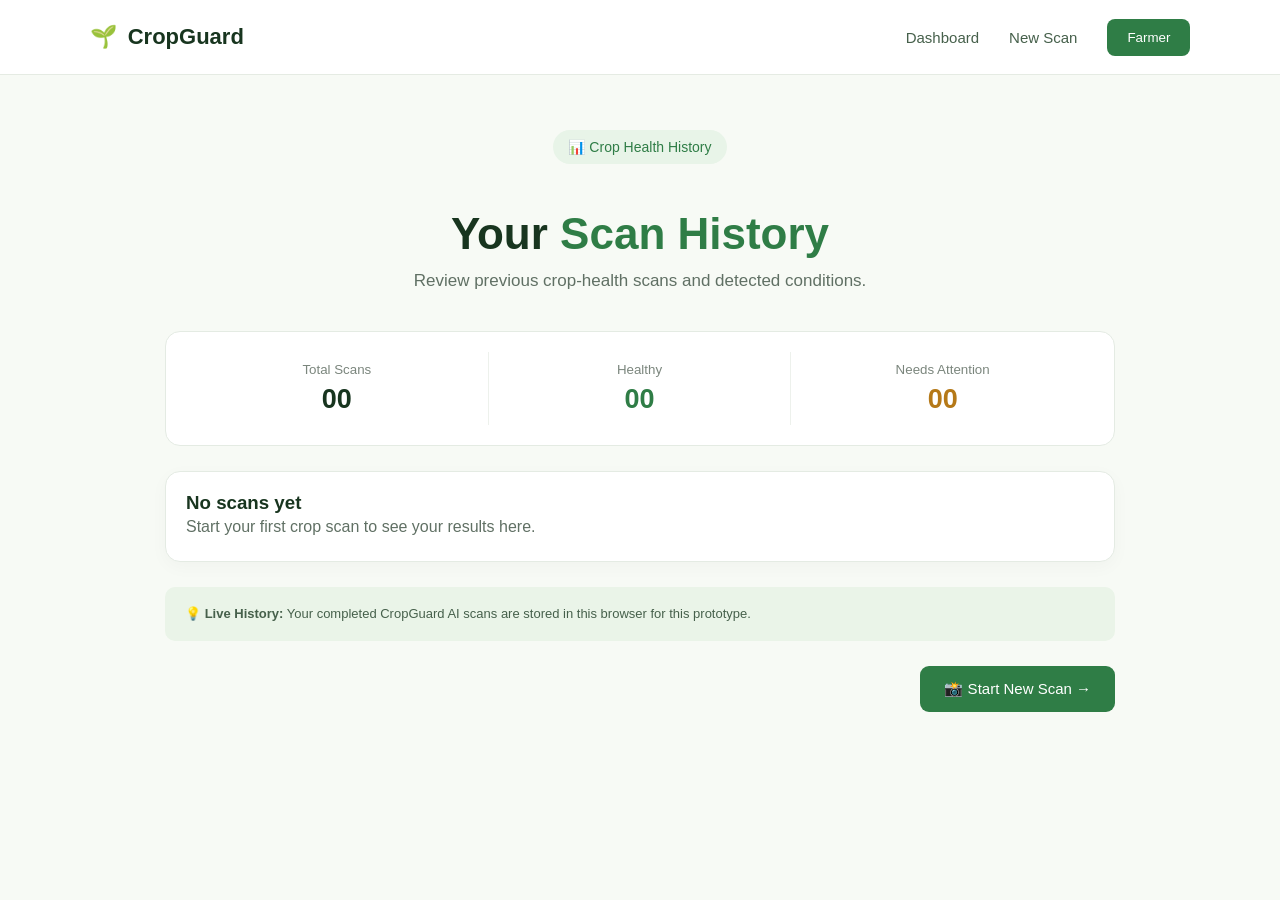
==== history.html @ edf0d8ad "Initial commit" ====
<!DOCTYPE html>
<html lang="en">

<head>
    <meta charset="UTF-8">
    <meta name="viewport" content="width=device-width, initial-scale=1.0">

    <title>CropGuard | History</title>

    <link rel="stylesheet" href="style.css">
</head>

<body>

    <!-- NAVBAR -->

    <nav class="navbar">

        <div class="logo">
            🌱 <span>CropGuard</span>
        </div>

        <div class="nav-links">

            <a href="dashboard.html">Dashboard</a>
            <a href="scan.html">New Scan</a>

            <button class="nav-btn">
                Farmer
            </button>

        </div>

    </nav>


    <!-- HISTORY PAGE -->

    <main class="history-page">

        <div class="history-header">

            <div class="badge">
                📊 Crop Health History
            </div>

            <h1>
                Your <span>Scan History</span>
            </h1>

            <p>
                Review previous crop-health scans and detected conditions.
            </p>

        </div>


        <!-- SUMMARY -->

        <div class="history-summary">

            <div>
                <small>Total Scans</small>
                <strong id="totalScans">00</strong>
            </div>

            <div>
                <small>Healthy</small>
                <strong class="history-green" id="healthyScans">00</strong>
            </div>

            <div>
                <small>Needs Attention</small>
                <strong class="history-orange" id="attentionScans">00</strong>
            </div>

        </div>


        <!-- HISTORY LIST -->

        <section
            class="history-list"
            id="historyList">

        </section>


        <!-- NOTICE -->

        <div class="history-notice">

            💡 <strong>Live History:</strong>
            Your completed CropGuard AI scans are stored in this browser
            for this prototype.

        </div>


        <!-- BUTTON -->

        <div class="history-action">

            <button
                class="primary-btn"
                onclick="window.location.href='scan.html'">

                📸 Start New Scan →

            </button>

        </div>

    </main>


    <!-- HISTORY JAVASCRIPT -->

    <script>

        // GET SAVED SCANS

        const history =
            JSON.parse(
                localStorage.getItem("scanHistory")
            ) || [];

        // =========================
        // SUMMARY COUNTS
        // =========================

        const totalScans =
            history.length;


        const healthyScans =
            history.filter(
                item => item.risk === "Healthy"
            ).length;


        const attentionScans =
            totalScans - healthyScans;


        document.getElementById("totalScans")
            .textContent =
            String(totalScans).padStart(2, "0");


        document.getElementById("healthyScans")
            .textContent =
            String(healthyScans).padStart(2, "0");


        document.getElementById("attentionScans")
            .textContent =
            String(attentionScans).padStart(2, "0");


        // =========================
        // HISTORY CONTAINER
        // =========================

        const historyList =
            document.getElementById("historyList");


        // =========================
        // NO HISTORY
        // =========================

        if (history.length === 0) {

            historyList.innerHTML = `

                <div class="history-card">

                    <div class="history-info">

                        <h3>No scans yet</h3>

                        <p>
                            Start your first crop scan to see
                            your results here.
                        </p>

                    </div>

                </div>

            `;

        }


        // =========================
        // DISPLAY HISTORY
        // =========================

        history
            .slice()
            .reverse()
            .forEach(function (item) {

                const card =
                    document.createElement("div");

                card.className =
                    "history-card";


                // Crop name

                let cropName =
                    item.crop || "Unknown Crop";


                // Disease name

                let diseaseName =
                    item.disease || "Unknown";


                // Remove model prefix

                diseaseName =
                    diseaseName
                        .replace(
                            "Corn (Maize) with ",
                            ""
                        )
                        .replace(
                            "Healthy Corn (Maize) Plant",
                            "Healthy"
                        );


                // Risk styling

                let resultClass =
                    "moderate-result";

                let riskIcon =
                    "⚠️";

                let riskText =
                    item.risk || "Moderate";


                if (
                    riskText.toLowerCase()
                        .includes("high")
                ) {

                    resultClass =
                        "high-result";

                    riskIcon =
                        "🔴";

                }
                else if (
                    riskText.toLowerCase()
                        .includes("healthy")
                ) {

                    resultClass =
                        "healthy-result";

                    riskIcon =
                        "✓";

                }


                // Crop icon

                let cropIcon =
                    item.cropIcon || "🌱";


                // Create card

                card.innerHTML = `

                    <div class="history-crop">
                        ${cropIcon}
                    </div>

                    <div class="history-info">

                        <h3>
                            ${cropName}
                        </h3>

                        <p>
                            ${diseaseName}
                        </p>

                        <small>
                            Scanned: ${item.date || "Unknown date"}
                        </small>

                    </div>

                    <div class="history-result ${resultClass}">

                        <span>
                            ${riskIcon}
                        </span>

                        <strong>
                            ${riskText}
                        </strong>

                    </div>

                    <button
                        class="history-view-btn"
                        onclick="viewScan(${item.id})">

                        View Details →

                    </button>

                `;


                historyList.appendChild(card);

            });


        // =========================
        // VIEW SCAN DETAILS
        // =========================

        function viewScan(id) {

            const scan =
                history.find(
                    item => item.id === id
                );


            if (!scan) {

                alert("Scan details not found.");

                return;

            }


            // Restore selected scan

            localStorage.setItem(
                "analysisResult",
                JSON.stringify({

                    success: true,

                    status: "success",

                    crop: scan.crop,

                    disease: scan.disease,

                    confidence: scan.confidence,

                    severity: scan.severity,

                    risk: scan.risk

                })
            );


            // Restore image

            if (scan.image) {

                localStorage.setItem(
                    "cropImage",
                    scan.image
                );

            }


            // Open result page

            window.location.href =
                "result.html";

        }

    </script>

</body>

</html>
---- style.css ----
* {
    margin: 0;
    padding: 0;
    box-sizing: border-box;
}

body {
    font-family: Arial, sans-serif;
    background: #f7faf5;
    color: #18351f;
}


/* NAVBAR */

.navbar {
    height: 75px;
    display: flex;
    align-items: center;
    justify-content: space-between;
    padding: 0 7%;
    background: white;
    border-bottom: 1px solid #e5ebe3;
}

.logo {
    font-size: 22px;
    font-weight: bold;
}

.logo span {
    margin-left: 5px;
}

.nav-links {
    display: flex;
    align-items: center;
    gap: 30px;
}

.nav-links a {
    text-decoration: none;
    color: #46604b;
    font-size: 15px;
}

.nav-btn {
    border: none;
    background: #2f7d46;
    color: white;
    padding: 11px 20px;
    border-radius: 8px;
    cursor: pointer;
}


/* HERO */

.hero {
    min-height: 570px;
    padding: 80px 8%;
    display: flex;
    align-items: center;
    justify-content: space-between;
    gap: 60px;
}

.hero-content {
    max-width: 620px;
}

.badge {
    display: inline-block;
    background: #e8f4e8;
    color: #2f7d46;
    padding: 9px 15px;
    border-radius: 30px;
    font-size: 14px;
    margin-bottom: 25px;
}

.hero h1 {
    font-size: 56px;
    line-height: 1.08;
    margin-bottom: 25px;
}

.hero h1 span {
    color: #2f7d46;
}

.hero p {
    color: #607064;
    font-size: 18px;
    line-height: 1.7;
    max-width: 570px;
}

.hero-buttons {
    margin-top: 32px;
    display: flex;
    gap: 15px;
}

.primary-btn,
.secondary-btn {
    padding: 14px 24px;
    border-radius: 9px;
    font-size: 15px;
    cursor: pointer;
}

.primary-btn {
    border: none;
    background: #2f7d46;
    color: white;
}

.secondary-btn {
    background: white;
    border: 1px solid #ccd8cc;
    color: #2f7d46;
}


/* HERO VISUAL */

.hero-visual {
    width: 390px;
    height: 350px;
    background: #dcebd9;
    border-radius: 30px;
    position: relative;
    display: flex;
    align-items: center;
    justify-content: center;
}

.crop-card {
    width: 280px;
    padding: 22px;
    background: white;
    border-radius: 18px;
    box-shadow: 0 15px 35px rgba(0, 0, 0, 0.08);
}

.crop-icon {
    font-size: 55px;
    margin-bottom: 15px;
}

.crop-card h3 {
    margin-bottom: 5px;
}

.crop-card p {
    color: #718073;
    font-size: 14px;
}

.status {
    margin-top: 20px;
    color: #2f7d46;
    background: #e8f4e8;
    padding: 8px;
    border-radius: 7px;
    text-align: center;
}

.floating-card {
    position: absolute;
    background: white;
    padding: 14px 17px;
    border-radius: 12px;
    box-shadow: 0 10px 25px rgba(0, 0, 0, 0.08);
    font-size: 14px;
}

.floating-card small {
    display: block;
    color: #758177;
    margin-top: 5px;
}

.card-one {
    top: 25px;
    left: -35px;
}

.card-two {
    bottom: 25px;
    right: -35px;
}


/* FEATURES */

.features {
    background: white;
    padding: 75px 8%;
}

.section-title {
    text-align: center;
    max-width: 650px;
    margin: auto;
}

.section-title p {
    color: #2f7d46;
    font-size: 13px;
    font-weight: bold;
    letter-spacing: 1px;
}

.section-title h2 {
    font-size: 34px;
    margin-top: 12px;
}

.feature-grid {
    display: grid;
    grid-template-columns: repeat(3, 1fr);
    gap: 25px;
    margin-top: 45px;
}

.feature-card {
    padding: 30px;
    border: 1px solid #e2e9e1;
    border-radius: 15px;
    background: #fbfdfb;
}

.feature-icon {
    font-size: 35px;
    margin-bottom: 18px;
}

.feature-card h3 {
    margin-bottom: 10px;
}

.feature-card p {
    color: #68756b;
    line-height: 1.6;
}


/* FOOTER */

footer {
    padding: 30px 8%;
    display: flex;
    justify-content: space-between;
    background: #18351f;
    color: white;
}

footer p {
    color: #b7c5b9;
}


/* MOBILE */

@media (max-width: 850px) {

    .nav-links a {
        display: inline;
    }

    .hero {
        flex-direction: column;
        text-align: center;
        padding-top: 50px;
    }

    .hero-buttons {
        justify-content: center;
    }

    .hero-visual {
        width: 330px;
    }

    .feature-grid {
        grid-template-columns: 1fr;
    }

    footer {
        flex-direction: column;
        gap: 10px;
    }
}
/* =========================
   SCAN PAGE
========================= */

.scan-page {
    min-height: calc(100vh - 75px);
    padding: 60px 8%;
    background: #f7faf5;
}

.scan-header {
    text-align: center;
    max-width: 700px;
    margin: auto;
}

.scan-header h1 {
    font-size: 44px;
    margin: 20px 0 15px;
}

.scan-header h1 span {
    color: #2f7d46;
}

.scan-header p {
    color: #607064;
    font-size: 17px;
    line-height: 1.6;
}


/* UPLOAD AREA */

.upload-container {
    max-width: 900px;
    margin: 45px auto 25px;

    display: grid;
    grid-template-columns: 1fr 1fr;

    gap: 25px;
}


/* UPLOAD BOX */

.upload-box {
    background: white;
    border: 2px dashed #b8cdb9;

    border-radius: 18px;

    padding: 50px 30px;

    text-align: center;

    min-height: 330px;

    display: flex;
    flex-direction: column;
    align-items: center;
    justify-content: center;
}

.upload-icon {
    font-size: 55px;
    margin-bottom: 15px;
}

.upload-box h2 {
    margin-bottom: 10px;
}

.upload-box p {
    color: #718073;
    margin-bottom: 25px;
}

.upload-btn {
    display: inline-block;

    background: #2f7d46;
    color: white;

    padding: 13px 24px;

    border-radius: 9px;

    cursor: pointer;

    font-size: 15px;
}

.upload-box small {
    margin-top: 18px;
    color: #89958b;
}


/* PREVIEW */

.preview-box {
    background: white;

    border-radius: 18px;

    padding: 25px;

    min-height: 330px;

    box-shadow: 0 8px 25px rgba(0, 0, 0, 0.05);

    display: none;
}

.preview-box h3 {
    margin-bottom: 15px;
}

.preview-box img {
    width: 100%;
    height: 210px;

    object-fit: cover;

    border-radius: 12px;

    margin-bottom: 15px;
}

.analyze-btn {
    width: 100%;
}


/* TIP */

.scan-tip {
    max-width: 900px;

    margin: auto;

    padding: 18px 20px;

    background: #eaf4e8;

    border-radius: 10px;

    color: #46604b;

    font-size: 14px;
}


/* MOBILE */

@media (max-width: 750px) {

    .upload-container {
        grid-template-columns: 1fr;
    }

    .scan-header h1 {
        font-size: 34px;
    }

}
/* =========================
   RESULT PAGE
========================= */

.result-page {
    min-height: calc(100vh - 75px);
    padding: 55px 8%;
    background: #f7faf5;
}

.result-header {
    text-align: center;
    max-width: 700px;
    margin: auto;
}

.result-header h1 {
    font-size: 44px;
    margin: 20px 0 12px;
}

.result-header h1 span {
    color: #2f7d46;
}

.result-header p {
    color: #607064;
    font-size: 17px;
}


/* RESULT CONTAINER */

.result-container {
    max-width: 950px;
    margin: 45px auto 25px;

    display: grid;
    grid-template-columns: 0.9fr 1.1fr;

    gap: 25px;
}


/* IMAGE CARD */

.result-image-card,
.analysis-card {
    background: white;
    border-radius: 18px;
    padding: 25px;

    box-shadow: 0 8px 25px rgba(0, 0, 0, 0.05);
}

.result-card-title {
    font-weight: bold;
    margin-bottom: 18px;
}

.result-image-card img {
    width: 100%;
    height: 300px;

    object-fit: cover;

    border-radius: 12px;

    background: #edf3ec;
}


/* CROP INFO */

.scan-info {
    display: flex;
    justify-content: space-between;

    margin-top: 18px;

    padding: 14px;

    background: #f5f8f4;

    border-radius: 9px;

    color: #607064;
}

.scan-info strong {
    color: #18351f;
}


/* ANALYSIS */

.analysis-status {
    display: inline-block;

    padding: 8px 12px;

    background: #e8f4e8;

    color: #2f7d46;

    border-radius: 20px;

    font-size: 13px;

    margin-bottom: 18px;
}

.analysis-card h2 {
    font-size: 30px;

    margin-bottom: 10px;
}

.disease-description {
    color: #68756b;

    line-height: 1.6;

    margin-bottom: 25px;
}


/* CONFIDENCE */

.metric {
    margin-bottom: 25px;
}

.metric-header {
    display: flex;

    justify-content: space-between;

    margin-bottom: 9px;

    font-size: 14px;
}

.metric-header strong {
    color: #2f7d46;
}

.progress-bar {
    width: 100%;

    height: 9px;

    background: #e4e9e3;

    border-radius: 10px;

    overflow: hidden;
}

.progress {
    height: 100%;

    background: #2f7d46;

    border-radius: 10px;
}


/* METRIC BOXES */

.result-metrics {
    display: grid;

    grid-template-columns: 1fr 1fr;

    gap: 12px;

    margin-bottom: 25px;
}

.metric-box {
    display: flex;

    align-items: center;

    gap: 12px;

    padding: 15px;

    background: #f7faf5;

    border-radius: 10px;
}

.metric-box > span {
    font-size: 25px;
}

.metric-box small {
    display: block;

    color: #7b867d;

    margin-bottom: 4px;
}

.metric-box strong {
    display: block;
}

.moderate {
    color: #b57918;
}

.high {
    color: #c34b3c;
}


/* RESULT BUTTON */

.result-btn {
    width: 100%;
}


/* NOTICE */

.confidence-notice {
    max-width: 950px;

    margin: auto;

    padding: 17px 20px;

    background: #eaf4e8;

    border-radius: 10px;

    color: #46604b;

    font-size: 14px;

    line-height: 1.5;
}


/* MOBILE */

@media (max-width: 750px) {

    .result-container {
        grid-template-columns: 1fr;
    }

    .result-header h1 {
        font-size: 34px;
    }

    .result-image-card img {
        height: 250px;
    }

    .result-metrics {
        grid-template-columns: 1fr;
    }

}
/* =========================
   MANAGEMENT PAGE
========================= */

.management-page {
    min-height: calc(100vh - 75px);
    padding: 55px 8%;
    background: #f7faf5;
}

.management-header {
    text-align: center;
    max-width: 700px;
    margin: auto;
}

.management-header h1 {
    font-size: 44px;
    margin: 20px 0 12px;
}

.management-header h1 span {
    color: #2f7d46;
}

.management-header p {
    color: #607064;
    font-size: 17px;
    line-height: 1.6;
}


/* DISEASE SUMMARY */

.disease-summary {
    max-width: 950px;

    margin: 40px auto 25px;

    padding: 22px 25px;

    background: white;

    border-radius: 15px;

    display: flex;

    justify-content: space-between;

    align-items: center;

    box-shadow: 0 8px 25px rgba(0, 0, 0, 0.05);
}

.disease-summary small {
    color: #7b867d;
}

.disease-summary h2 {
    margin-top: 6px;
}

.severity-summary {
    text-align: right;
}

.severity-summary span {
    display: block;

    color: #7b867d;

    font-size: 13px;

    margin-bottom: 5px;
}

.severity-summary strong {
    color: #b57918;
}


/* MANAGEMENT GRID */

.management-grid {
    max-width: 950px;

    margin: auto;

    display: grid;

    grid-template-columns: 1fr 1fr;

    gap: 20px;
}

.management-card {
    background: white;

    border-radius: 15px;

    padding: 25px;

    border: 1px solid #e5ebe3;

    box-shadow: 0 5px 18px rgba(0, 0, 0, 0.03);
}

.management-icon {
    font-size: 32px;

    margin-bottom: 12px;
}

.management-card h3 {
    margin-bottom: 15px;
}

.management-card ul {
    padding-left: 20px;

    color: #607064;

    line-height: 1.7;
}

.management-card li {
    margin-bottom: 8px;
}


/* NOTICE */

.management-notice {
    max-width: 950px;

    margin: 25px auto;

    padding: 18px 20px;

    background: #eaf4e8;

    border-radius: 10px;

    color: #46604b;

    font-size: 14px;

    line-height: 1.5;
}


/* ACTION BUTTONS */

.management-actions {
    max-width: 950px;

    margin: 25px auto 0;

    display: flex;

    justify-content: space-between;

    gap: 15px;
}


/* MOBILE */

@media (max-width: 750px) {

    .management-header h1 {
        font-size: 34px;
    }

    .management-grid {
        grid-template-columns: 1fr;
    }

    .disease-summary {
        flex-direction: column;

        align-items: flex-start;

        gap: 15px;
    }

    .severity-summary {
        text-align: left;
    }

    .management-actions {
        flex-direction: column;
    }

}
/* =========================
   DASHBOARD PAGE
========================= */

.dashboard-page {
    min-height: calc(100vh - 75px);
    padding: 50px 8%;
    background: #f7faf5;
}

.dashboard-header {
    max-width: 1100px;
    margin: auto;

    display: flex;
    justify-content: space-between;
    align-items: end;

    gap: 30px;
}

.dashboard-header h1 {
    font-size: 38px;
    margin: 18px 0 8px;
}

.dashboard-header h1 span {
    color: #2f7d46;
}

.dashboard-header p {
    color: #68756b;
    font-size: 16px;
}

.dashboard-scan-btn {
    white-space: nowrap;
}


/* STAT CARDS */

.stats-grid {
    max-width: 1100px;
    margin: 35px auto 25px;

    display: grid;
    grid-template-columns: repeat(4, 1fr);

    gap: 18px;
}

.stat-card {
    background: white;

    border: 1px solid #e4ebe3;

    border-radius: 15px;

    padding: 22px;

    display: flex;
    align-items: center;

    gap: 15px;

    box-shadow: 0 5px 18px rgba(0, 0, 0, 0.03);
}

.stat-icon {
    width: 50px;
    height: 50px;

    display: flex;
    align-items: center;
    justify-content: center;

    background: #eaf4e8;

    border-radius: 12px;

    font-size: 25px;
}

.stat-card small {
    color: #7b867d;
}

.stat-card h2 {
    margin-top: 4px;
    font-size: 28px;
}


/* DASHBOARD GRID */

.dashboard-grid {
    max-width: 1100px;
    margin: auto;

    display: grid;

    grid-template-columns: 1.5fr 1fr;

    gap: 20px;
}

.dashboard-card {
    background: white;

    border: 1px solid #e4ebe3;

    border-radius: 15px;

    padding: 25px;

    box-shadow: 0 5px 18px rgba(0, 0, 0, 0.03);
}

.card-heading {
    display: flex;

    justify-content: space-between;

    align-items: center;

    margin-bottom: 20px;
}

.card-heading h2 {
    font-size: 20px;
}

.card-heading p {
    color: #7b867d;

    font-size: 13px;

    margin-top: 5px;
}

.card-heading a {
    color: #2f7d46;

    text-decoration: none;

    font-size: 14px;
}


/* DIAGNOSIS ROW */

.diagnosis-row {
    display: flex;

    align-items: center;

    gap: 14px;

    padding: 15px 0;

    border-bottom: 1px solid #edf1ec;
}

.diagnosis-row:last-child {
    border-bottom: none;
}

.crop-circle {
    width: 45px;
    height: 45px;

    display: flex;
    align-items: center;
    justify-content: center;

    background: #f0f5ef;

    border-radius: 50%;

    font-size: 23px;
}

.diagnosis-info {
    flex: 1;
}

.diagnosis-info strong {
    display: block;

    margin-bottom: 4px;
}

.diagnosis-info span {
    color: #7b867d;

    font-size: 13px;
}

.diagnosis-status {
    padding: 7px 11px;

    border-radius: 20px;

    font-size: 12px;
}

.moderate-status {
    background: #fff3d9;
    color: #a66b00;
}

.high-status {
    background: #fde8e5;
    color: #c34b3c;
}

.healthy-status {
    background: #e8f4e8;
    color: #2f7d46;
}


/* RISK */

.risk-score {
    display: flex;

    justify-content: center;

    margin: 15px 0 25px;
}

.risk-circle {
    width: 145px;
    height: 145px;

    border-radius: 50%;

    background: #e8f4e8;

    border: 12px solid #d6ead4;

    display: flex;

    flex-direction: column;

    justify-content: center;

    align-items: center;
}

.risk-circle strong {
    font-size: 30px;
    color: #2f7d46;
}

.risk-circle small {
    color: #718073;
}


.risk-legend > div {
    display: flex;

    align-items: center;

    gap: 9px;

    padding: 8px 0;

    font-size: 14px;
}

.risk-legend strong {
    margin-left: auto;
}

.dot {
    width: 9px;
    height: 9px;

    border-radius: 50%;
}

.healthy-dot {
    background: #2f7d46;
}

.moderate-dot {
    background: #c9942c;
}

.high-dot {
    background: #c34b3c;
}


/* QUICK ACTIONS */

.quick-actions {
    max-width: 1100px;

    margin: 20px auto 0;
}

.quick-grid {
    display: grid;

    grid-template-columns: repeat(3, 1fr);

    gap: 15px;
}

.quick-grid button {
    background: #f8faf7;

    border: 1px solid #e3eae1;

    border-radius: 12px;

    padding: 18px;

    text-align: left;

    cursor: pointer;
}

.quick-grid button:hover {
    border-color: #2f7d46;
}

.quick-grid span {
    display: block;

    font-size: 27px;

    margin-bottom: 10px;
}

.quick-grid strong {
    display: block;
}

.quick-grid small {
    display: block;

    color: #7b867d;

    margin-top: 5px;
}


/* NOTICE */

.dashboard-notice {
    max-width: 1100px;

    margin: 20px auto 0;

    padding: 16px 18px;

    background: #eaf4e8;

    border-radius: 10px;

    color: #46604b;

    font-size: 13px;
}


/* MOBILE */

@media (max-width: 850px) {

    .dashboard-header {
        flex-direction: column;

        align-items: flex-start;
    }

    .stats-grid {
        grid-template-columns: 1fr 1fr;
    }

    .dashboard-grid {
        grid-template-columns: 1fr;
    }

    .quick-grid {
        grid-template-columns: 1fr;
    }

}


@media (max-width: 500px) {

    .stats-grid {
        grid-template-columns: 1fr;
    }

    .dashboard-header h1 {
        font-size: 30px;
    }

}
/* =========================
   HISTORY PAGE
========================= */

.history-page {
    min-height: calc(100vh - 75px);
    padding: 55px 8%;
    background: #f7faf5;
}

.history-header {
    max-width: 750px;
    margin: auto;
    text-align: center;
}

.history-header h1 {
    font-size: 44px;
    margin: 20px 0 12px;
}

.history-header h1 span {
    color: #2f7d46;
}

.history-header p {
    color: #607064;
    font-size: 17px;
}


/* SUMMARY */

.history-summary {
    max-width: 950px;
    margin: 40px auto 25px;

    background: white;
    border: 1px solid #e4ebe3;
    border-radius: 15px;

    display: grid;
    grid-template-columns: repeat(3, 1fr);

    padding: 20px;
}

.history-summary div {
    text-align: center;
    padding: 10px;

    border-right: 1px solid #edf1ec;
}

.history-summary div:last-child {
    border-right: none;
}

.history-summary small {
    display: block;
    color: #7b867d;
    margin-bottom: 7px;
}

.history-summary strong {
    font-size: 27px;
}

.history-green {
    color: #2f7d46;
}

.history-orange {
    color: #b57918;
}


/* HISTORY LIST */

.history-list {
    max-width: 950px;
    margin: auto;

    display: flex;
    flex-direction: column;
    gap: 15px;
}

.history-card {
    background: white;

    border: 1px solid #e4ebe3;
    border-radius: 15px;

    padding: 20px;

    display: flex;
    align-items: center;

    gap: 18px;

    box-shadow: 0 5px 18px rgba(0, 0, 0, 0.03);
}

.history-crop {
    width: 60px;
    height: 60px;

    border-radius: 13px;

    background: #eaf4e8;

    display: flex;
    align-items: center;
    justify-content: center;

    font-size: 30px;
}

.history-info {
    flex: 1;
}

.history-info h3 {
    margin-bottom: 4px;
}

.history-info p {
    color: #607064;
    margin-bottom: 5px;
}

.history-info small {
    color: #8a948c;
    font-size: 12px;
}


/* RESULT STATUS */

.history-result {
    min-width: 105px;

    padding: 8px 12px;

    border-radius: 20px;

    display: flex;
    align-items: center;

    justify-content: center;

    gap: 6px;

    font-size: 12px;
}

.moderate-result {
    background: #fff3d9;
    color: #a66b00;
}

.high-result {
    background: #fde8e5;
    color: #c34b3c;
}

.healthy-result {
    background: #e8f4e8;
    color: #2f7d46;
}


/* VIEW BUTTON */

.history-view-btn {
    background: white;

    border: 1px solid #ccd8cc;

    color: #2f7d46;

    padding: 10px 15px;

    border-radius: 8px;

    cursor: pointer;

    white-space: nowrap;
}

.history-view-btn:hover {
    background: #f1f7f0;
}


/* NOTICE */

.history-notice {
    max-width: 950px;

    margin: 25px auto;

    padding: 17px 20px;

    background: #eaf4e8;

    border-radius: 10px;

    color: #46604b;

    font-size: 13px;

    line-height: 1.5;
}


/* ACTION */

.history-action {
    max-width: 950px;

    margin: 25px auto 0;

    display: flex;

    justify-content: flex-end;
}


/* MOBILE */

@media (max-width: 750px) {

    .history-header h1 {
        font-size: 34px;
    }

    .history-summary {
        grid-template-columns: 1fr;
    }

    .history-summary div {
        border-right: none;
        border-bottom: 1px solid #edf1ec;
    }

    .history-summary div:last-child {
        border-bottom: none;
    }

    .history-card {
        flex-wrap: wrap;
    }

    .history-info {
        min-width: 180px;
    }

    .history-result {
        margin-left: 78px;
    }

    .history-view-btn {
        margin-left: 78px;
    }

}
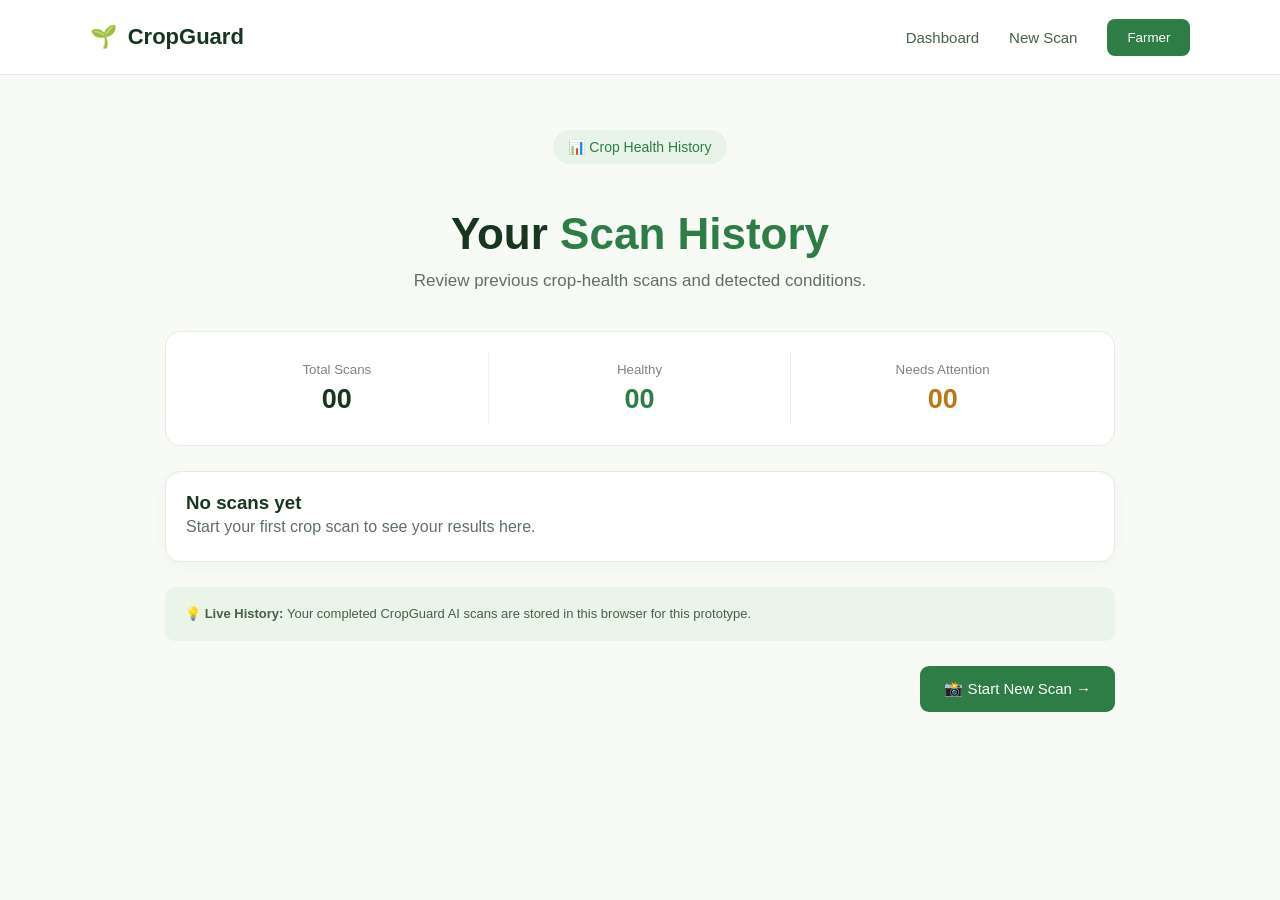
==== commit a88af377: "Fix scan history image loading and result page" ====
--- a/history.html
+++ b/history.html
@@ -2,28 +2,53 @@
 <html lang="en">
 
 <head>
+
     <meta charset="UTF-8">
-    <meta name="viewport" content="width=device-width, initial-scale=1.0">
+
+    <meta
+        name="viewport"
+        content="width=device-width, initial-scale=1.0"
+    >
 
     <title>CropGuard | History</title>
 
-    <link rel="stylesheet" href="style.css">
+    <link
+        rel="stylesheet"
+        href="style.css"
+    >
+
 </head>
 
+
 <body>
 
-    <!-- NAVBAR -->
+
+    <!-- =====================================================
+         NAVBAR
+    ====================================================== -->
 
     <nav class="navbar">
 
         <div class="logo">
-            🌱 <span>CropGuard</span>
+
+            🌱
+
+            <span>
+                CropGuard
+            </span>
+
         </div>
 
+
         <div class="nav-links">
 
-            <a href="dashboard.html">Dashboard</a>
-            <a href="scan.html">New Scan</a>
+            <a href="dashboard.html">
+                Dashboard
+            </a>
+
+            <a href="scan.html">
+                New Scan
+            </a>
 
             <button class="nav-btn">
                 Farmer
@@ -34,9 +59,15 @@
     </nav>
 
 
-    <!-- HISTORY PAGE -->
+
+    <!-- =====================================================
+         HISTORY PAGE
+    ====================================================== -->
 
     <main class="history-page">
+
+
+        <!-- HEADER -->
 
         <div class="history-header">
 
@@ -44,66 +75,130 @@
                 📊 Crop Health History
             </div>
 
+
             <h1>
-                Your <span>Scan History</span>
+
+                Your
+
+                <span>
+                    Scan History
+                </span>
+
             </h1>
 
+
             <p>
-                Review previous crop-health scans and detected conditions.
+
+                Review previous crop-health scans
+                and detected conditions.
+
             </p>
 
         </div>
 
 
-        <!-- SUMMARY -->
+
+        <!-- =================================================
+             SUMMARY
+        ================================================== -->
 
         <div class="history-summary">
 
+
             <div>
-                <small>Total Scans</small>
-                <strong id="totalScans">00</strong>
+
+                <small>
+                    Total Scans
+                </small>
+
+                <strong id="totalScans">
+                    00
+                </strong>
+
             </div>
 
+
             <div>
-                <small>Healthy</small>
-                <strong class="history-green" id="healthyScans">00</strong>
+
+                <small>
+                    Healthy
+                </small>
+
+                <strong
+                    class="history-green"
+                    id="healthyScans"
+                >
+                    00
+                </strong>
+
             </div>
 
+
             <div>
-                <small>Needs Attention</small>
-                <strong class="history-orange" id="attentionScans">00</strong>
+
+                <small>
+                    Needs Attention
+                </small>
+
+                <strong
+                    class="history-orange"
+                    id="attentionScans"
+                >
+                    00
+                </strong>
+
             </div>
 
+
         </div>
 
 
-        <!-- HISTORY LIST -->
+
+        <!-- =================================================
+             HISTORY LIST
+        ================================================== -->
 
         <section
             class="history-list"
-            id="historyList">
+            id="historyList"
+        >
 
         </section>
 
 
-        <!-- NOTICE -->
+
+        <!-- =================================================
+             NOTICE
+        ================================================== -->
 
         <div class="history-notice">
 
-            💡 <strong>Live History:</strong>
-            Your completed CropGuard AI scans are stored in this browser
+            💡
+
+            <strong>
+                Live History:
+            </strong>
+
+            Your completed CropGuard AI scans
+            are stored in this browser
             for this prototype.
 
         </div>
 
 
-        <!-- BUTTON -->
+
+        <!-- =================================================
+             NEW SCAN
+        ================================================== -->
 
         <div class="history-action">
 
             <button
                 class="primary-btn"
-                onclick="window.location.href='scan.html'">
+                onclick="
+                    window.location.href='scan.html'
+                "
+            >
 
                 📸 Start New Scan →
 
@@ -111,23 +206,226 @@
 
         </div>
 
+
     </main>
 
 
-    <!-- HISTORY JAVASCRIPT -->
+
+    <!-- =====================================================
+         HISTORY JAVASCRIPT
+    ====================================================== -->
 
     <script>
 
-        // GET SAVED SCANS
-
-        const history =
-            JSON.parse(
-                localStorage.getItem("scanHistory")
-            ) || [];
-
-        // =========================
-        // SUMMARY COUNTS
-        // =========================
+
+        // =====================================================
+        // INDEXED DB
+        // =====================================================
+
+        const DB_NAME =
+            "CropGuardDB";
+
+
+        const DB_VERSION =
+            2;
+
+
+        const IMAGE_STORE =
+            "scanImages";
+
+
+        // =====================================================
+        // OPEN DATABASE
+        // =====================================================
+
+        function openDatabase() {
+
+            return new Promise(
+                function(resolve, reject) {
+
+                    const request =
+                        indexedDB.open(
+                            DB_NAME,
+                            DB_VERSION
+                        );
+
+
+                    request.onupgradeneeded =
+                        function(event) {
+
+                            const db =
+                                event.target.result;
+
+
+                            if (
+                                !db.objectStoreNames.contains(
+                                    IMAGE_STORE
+                                )
+                            ) {
+
+                                db.createObjectStore(
+                                    IMAGE_STORE,
+                                    {
+                                        keyPath: "id"
+                                    }
+                                );
+
+                            }
+
+                        };
+
+
+                    request.onsuccess =
+                        function() {
+
+                            resolve(
+                                request.result
+                            );
+
+                        };
+
+
+                    request.onerror =
+                        function() {
+
+                            reject(
+                                request.error
+                            );
+
+                        };
+
+                }
+            );
+
+        }
+
+
+
+        // =====================================================
+        // GET IMAGE FOR EXACT SCAN
+        // =====================================================
+
+        async function getScanImage(
+            scanId
+        ) {
+
+            try {
+
+                const db =
+                    await openDatabase();
+
+
+                return new Promise(
+                    function(resolve, reject) {
+
+                        const transaction =
+                            db.transaction(
+                                IMAGE_STORE,
+                                "readonly"
+                            );
+
+
+                        const store =
+                            transaction.objectStore(
+                                IMAGE_STORE
+                            );
+
+
+                        const request =
+                            store.get(
+                                String(scanId)
+                            );
+
+
+                        request.onsuccess =
+                            function() {
+
+                                if (
+                                    request.result
+                                ) {
+
+                                    resolve(
+                                        request.result.image
+                                    );
+
+                                } else {
+
+                                    resolve(
+                                        null
+                                    );
+
+                                }
+
+                            };
+
+
+                        request.onerror =
+                            function() {
+
+                                reject(
+                                    request.error
+                                );
+
+                            };
+
+                    }
+                );
+
+            } catch (error) {
+
+                console.error(
+                    "Image database error:",
+                    error
+                );
+
+                return null;
+            }
+
+        }
+
+
+
+        // =====================================================
+        // GET HISTORY
+        // =====================================================
+
+        let history = [];
+
+
+        try {
+
+            history =
+                JSON.parse(
+                    localStorage.getItem(
+                        "scanHistory"
+                    )
+                ) || [];
+
+        } catch (error) {
+
+            console.error(
+                "Could not read scan history:",
+                error
+            );
+
+            history = [];
+
+        }
+
+
+        if (
+            !Array.isArray(history)
+        ) {
+
+            history = [];
+
+        }
+
+
+
+        // =====================================================
+        // SUMMARY
+        // =====================================================
 
         const totalScans =
             history.length;
@@ -135,42 +433,108 @@
 
         const healthyScans =
             history.filter(
-                item => item.risk === "Healthy"
+                function(item) {
+
+                    const disease =
+                        String(
+                            item.disease ||
+                            ""
+                        ).toLowerCase();
+
+
+                    const risk =
+                        String(
+                            item.risk ||
+                            ""
+                        ).toLowerCase();
+
+
+                    const status =
+                        String(
+                            item.status ||
+                            ""
+                        ).toLowerCase();
+
+
+                    return (
+
+                        disease ===
+                        "no disease detected"
+
+                        ||
+
+                        risk ===
+                        "healthy"
+
+                        ||
+
+                        status ===
+                        "healthy"
+
+                    );
+
+                }
             ).length;
 
 
         const attentionScans =
-            totalScans - healthyScans;
-
-
-        document.getElementById("totalScans")
-            .textContent =
-            String(totalScans).padStart(2, "0");
-
-
-        document.getElementById("healthyScans")
-            .textContent =
-            String(healthyScans).padStart(2, "0");
-
-
-        document.getElementById("attentionScans")
-            .textContent =
-            String(attentionScans).padStart(2, "0");
-
-
-        // =========================
-        // HISTORY CONTAINER
-        // =========================
+            totalScans -
+            healthyScans;
+
+
+
+        document.getElementById(
+            "totalScans"
+        ).textContent =
+            String(
+                totalScans
+            ).padStart(
+                2,
+                "0"
+            );
+
+
+        document.getElementById(
+            "healthyScans"
+        ).textContent =
+            String(
+                healthyScans
+            ).padStart(
+                2,
+                "0"
+            );
+
+
+        document.getElementById(
+            "attentionScans"
+        ).textContent =
+            String(
+                attentionScans
+            ).padStart(
+                2,
+                "0"
+            );
+
+
+
+        // =====================================================
+        // HISTORY LIST
+        // =====================================================
 
         const historyList =
-            document.getElementById("historyList");
-
-
-        // =========================
+            document.getElementById(
+                "historyList"
+            );
+
+
+
+        // =====================================================
         // NO HISTORY
-        // =========================
-
-        if (history.length === 0) {
+        // =====================================================
+
+        if (
+            history.length === 0
+        ) {
 
             historyList.innerHTML = `
 
@@ -178,11 +542,13 @@
 
                     <div class="history-info">
 
-                        <h3>No scans yet</h3>
+                        <h3>
+                            No scans yet
+                        </h3>
 
                         <p>
-                            Start your first crop scan to see
-                            your results here.
+                            Start your first crop scan
+                            to see your results here.
                         </p>
 
                     </div>
@@ -194,210 +560,501 @@
         }
 
 
-        // =========================
+
+        // =====================================================
+        // CROP ICON
+        // =====================================================
+
+        function getCropIcon(
+            crop
+        ) {
+
+            const name =
+                String(
+                    crop || ""
+                ).toLowerCase();
+
+
+            if (
+                name.includes("corn") ||
+                name.includes("maize")
+            ) {
+
+                return "🌽";
+
+            }
+
+
+            if (
+                name.includes("tomato")
+            ) {
+
+                return "🍅";
+
+            }
+
+
+            if (
+                name.includes("rice")
+            ) {
+
+                return "🌾";
+
+            }
+
+
+            if (
+                name.includes("potato")
+            ) {
+
+                return "🥔";
+
+            }
+
+
+            if (
+                name.includes("peach")
+            ) {
+
+                return "🍑";
+
+            }
+
+
+            if (
+                name.includes("apple")
+            ) {
+
+                return "🍎";
+
+            }
+
+
+            if (
+                name.includes("grape")
+            ) {
+
+                return "🍇";
+
+            }
+
+
+            if (
+                name.includes("strawberry")
+            ) {
+
+                return "🍓";
+
+            }
+
+
+            return "🌱";
+
+        }
+
+
+
+        // =====================================================
         // DISPLAY HISTORY
-        // =========================
+        // =====================================================
 
         history
             .slice()
             .reverse()
-            .forEach(function (item) {
-
-                const card =
-                    document.createElement("div");
-
-                card.className =
-                    "history-card";
-
-
-                // Crop name
-
-                let cropName =
-                    item.crop || "Unknown Crop";
-
-
-                // Disease name
-
-                let diseaseName =
-                    item.disease || "Unknown";
-
-
-                // Remove model prefix
-
-                diseaseName =
-                    diseaseName
-                        .replace(
-                            "Corn (Maize) with ",
-                            ""
+            .forEach(
+                function(item) {
+
+                    const card =
+                        document.createElement(
+                            "div"
+                        );
+
+
+                    card.className =
+                        "history-card";
+
+
+                    const cropName =
+                        item.crop ||
+                        "Unknown Crop";
+
+
+                    let diseaseName =
+                        item.disease ||
+                        "Unknown";
+
+
+                    diseaseName =
+                        diseaseName
+                            .replace(
+                                "Corn (Maize) with ",
+                                ""
+                            )
+                            .replace(
+                                "Healthy Corn (Maize) Plant",
+                                "Healthy"
+                            );
+
+
+                    let resultClass =
+                        "moderate-result";
+
+
+                    let riskIcon =
+                        "⚠️";
+
+
+                    let riskText =
+                        item.risk ||
+                        "Unknown";
+
+
+                    const riskLower =
+                        String(
+                            riskText
+                        ).toLowerCase();
+
+
+                    const diseaseLower =
+                        String(
+                            diseaseName
+                        ).toLowerCase();
+
+
+                    if (
+
+                        diseaseLower ===
+                        "no disease detected"
+
+                        ||
+
+                        riskLower ===
+                        "healthy"
+
+                    ) {
+
+                        resultClass =
+                            "healthy-result";
+
+
+                        riskIcon =
+                            "✓";
+
+
+                        riskText =
+                            "Healthy";
+
+                    }
+
+
+                    else if (
+                        riskLower.includes(
+                            "high"
                         )
-                        .replace(
-                            "Healthy Corn (Maize) Plant",
-                            "Healthy"
+                    ) {
+
+                        resultClass =
+                            "high-result";
+
+
+                        riskIcon =
+                            "🔴";
+
+
+                        riskText =
+                            "High Risk";
+
+                    }
+
+
+                    else if (
+                        riskLower.includes(
+                            "unknown"
+                        )
+                    ) {
+
+                        resultClass =
+                            "moderate-result";
+
+
+                        riskIcon =
+                            "⚠️";
+
+                    }
+
+
+
+                    const cropIcon =
+                        item.cropIcon ||
+                        getCropIcon(
+                            item.crop
                         );
 
 
-                // Risk styling
-
-                let resultClass =
-                    "moderate-result";
-
-                let riskIcon =
-                    "⚠️";
-
-                let riskText =
-                    item.risk || "Moderate";
-
-
-                if (
-                    riskText.toLowerCase()
-                        .includes("high")
-                ) {
-
-                    resultClass =
-                        "high-result";
-
-                    riskIcon =
-                        "🔴";
+
+                    card.innerHTML = `
+
+                        <div class="history-crop">
+
+                            ${cropIcon}
+
+                        </div>
+
+
+                        <div class="history-info">
+
+                            <h3>
+                                ${cropName}
+                            </h3>
+
+
+                            <p>
+                                ${diseaseName}
+                            </p>
+
+
+                            <small>
+
+                                Scanned:
+                                ${
+                                    item.date ||
+                                    "Unknown date"
+                                }
+
+                            </small>
+
+                        </div>
+
+
+                        <div
+                            class="
+                                history-result
+                                ${resultClass}
+                            "
+                        >
+
+                            <span>
+                                ${riskIcon}
+                            </span>
+
+
+                            <strong>
+                                ${riskText}
+                            </strong>
+
+                        </div>
+
+
+                        <button
+                            class="history-view-btn"
+                            data-scan-id="${item.id}"
+                        >
+
+                            View Details →
+
+                        </button>
+
+                    `;
+
+
+                    historyList.appendChild(
+                        card
+                    );
+
+
+                    // =================================================
+                    // VIEW BUTTON
+                    // =================================================
+
+                    const button =
+                        card.querySelector(
+                            ".history-view-btn"
+                        );
+
+
+                    button.addEventListener(
+                        "click",
+                        function() {
+
+                            viewScan(
+                                item.id
+                            );
+
+                        }
+                    );
 
                 }
-                else if (
-                    riskText.toLowerCase()
-                        .includes("healthy")
-                ) {
-
-                    resultClass =
-                        "healthy-result";
-
-                    riskIcon =
-                        "✓";
-
-                }
-
-
-                // Crop icon
-
-                let cropIcon =
-                    item.cropIcon || "🌱";
-
-
-                // Create card
-
-                card.innerHTML = `
-
-                    <div class="history-crop">
-                        ${cropIcon}
-                    </div>
-
-                    <div class="history-info">
-
-                        <h3>
-                            ${cropName}
-                        </h3>
-
-                        <p>
-                            ${diseaseName}
-                        </p>
-
-                        <small>
-                            Scanned: ${item.date || "Unknown date"}
-                        </small>
-
-                    </div>
-
-                    <div class="history-result ${resultClass}">
-
-                        <span>
-                            ${riskIcon}
-                        </span>
-
-                        <strong>
-                            ${riskText}
-                        </strong>
-
-                    </div>
-
-                    <button
-                        class="history-view-btn"
-                        onclick="viewScan(${item.id})">
-
-                        View Details →
-
-                    </button>
-
-                `;
-
-
-                historyList.appendChild(card);
-
-            });
-
-
-        // =========================
-        // VIEW SCAN DETAILS
-        // =========================
-
-        function viewScan(id) {
+            );
+
+
+
+        // =====================================================
+        // VIEW SCAN
+        // =====================================================
+
+        async function viewScan(id) {
+
+            console.log("Opening scan:", id);
+
+            // =================================================
+            // FIND EXACT SCAN
+            // =================================================
 
             const scan =
                 history.find(
-                    item => item.id === id
-                );
-
+                    function(item) {
+                        return String(item.id) === String(id);
+                    }
+                );
 
             if (!scan) {
-
                 alert("Scan details not found.");
-
                 return;
-
-            }
-
-
-            // Restore selected scan
+            }
+
+            console.log("Selected scan:", scan);
+
+            // =================================================
+            // GET THIS SCAN'S IMAGE
+            // =================================================
+
+            let image = null;
+
+            // NEW SCANS:
+            // The image is stored in IndexedDB using imageKey.
+            if (scan.imageKey) {
+
+                console.log(
+                    "Trying IndexedDB imageKey:",
+                    scan.imageKey
+                );
+
+                image = await getScanImage(
+                    scan.imageKey
+                );
+            }
+
+            // FALLBACK:
+            // Try the scan id as the IndexedDB key too.
+            if (!image && scan.id) {
+
+                console.log(
+                    "Trying IndexedDB using scan.id:",
+                    scan.id
+                );
+
+                image = await getScanImage(
+                    scan.id
+                );
+            }
+
+            // OLD HISTORY:
+            // If an older record contains a real data URL,
+            // use it directly.
+            if (
+                !image &&
+                typeof scan.image === "string" &&
+                scan.image.startsWith("data:image")
+            ) {
+
+                console.log(
+                    "Using image stored directly in old history."
+                );
+
+                image = scan.image;
+            }
+
+            // =================================================
+            // SAVE SELECTED RESULT
+            // =================================================
+
+            const selectedResult = {
+
+                success: true,
+
+                status:
+                    scan.status ||
+                    (
+                        scan.risk === "Unknown"
+                            ? "uncertain"
+                            : "success"
+                    ),
+
+                crop:
+                    scan.crop ||
+                    "Unable to identify",
+
+                disease:
+                    scan.disease ||
+                    "Uncertain result",
+
+                confidence:
+                    Number(scan.confidence || 0),
+
+                severity:
+                    scan.severity ||
+                    "Unknown",
+
+                risk:
+                    scan.risk ||
+                    "Unknown"
+            };
 
             localStorage.setItem(
                 "analysisResult",
-                JSON.stringify({
-
-                    success: true,
-
-                    status: "success",
-
-                    crop: scan.crop,
-
-                    disease: scan.disease,
-
-                    confidence: scan.confidence,
-
-                    severity: scan.severity,
-
-                    risk: scan.risk
-
-                })
+                JSON.stringify(selectedResult)
             );
 
-
-            // Restore image
-
-            if (scan.image) {
+            // =================================================
+            // SAVE THIS SCAN'S IMAGE
+            // =================================================
+
+            if (image) {
 
                 localStorage.setItem(
                     "cropImage",
-                    scan.image
-                );
-
-            }
-
-
-            // Open result page
+                    image
+                );
+
+                console.log(
+                    "✅ Correct scan image loaded."
+                );
+
+            } else {
+
+                // Prevent an image from a previous scan
+                // appearing on this result page.
+
+                localStorage.removeItem(
+                    "cropImage"
+                );
+
+                console.warn(
+                    "❌ No image found for scan:",
+                    id
+                );
+            }
+
+            // Keep the selected ID as an extra reference.
+            localStorage.setItem(
+                "selectedScanId",
+                String(
+                    scan.imageKey || scan.id
+                )
+            );
+
+            // =================================================
+            // OPEN RESULT PAGE
+            // =================================================
 
             window.location.href =
                 "result.html";
-
         }
 
+
     </script>
 
+
 </body>
 
 </html>
--- a/style.css
+++ b/style.css
@@ -1600,3 +1600,50 @@
     }
 
 }
+.navigation-buttons {
+    display: flex;
+    gap: 18px;
+    justify-content: center;
+    margin-top: 35px;
+}
+
+.nav-button {
+    padding: 16px 28px;
+    border-radius: 12px;
+    text-decoration: none;
+    font-size: 17px;
+    font-weight: bold;
+    text-align: center;
+    transition: 0.2s ease;
+}
+
+.nav-button.primary {
+    background: #2d8748;
+    color: white;
+}
+
+.nav-button.primary:hover {
+    background: #246f3b;
+}
+
+.nav-button.secondary {
+    background: white;
+    color: #2d8748;
+    border: 2px solid #2d8748;
+}
+
+.nav-button.secondary:hover {
+    background: #edf7e9;
+}
+
+@media (max-width: 600px) {
+
+    .navigation-buttons {
+        flex-direction: column;
+    }
+
+    .nav-button {
+        width: auto;
+    }
+
+}
